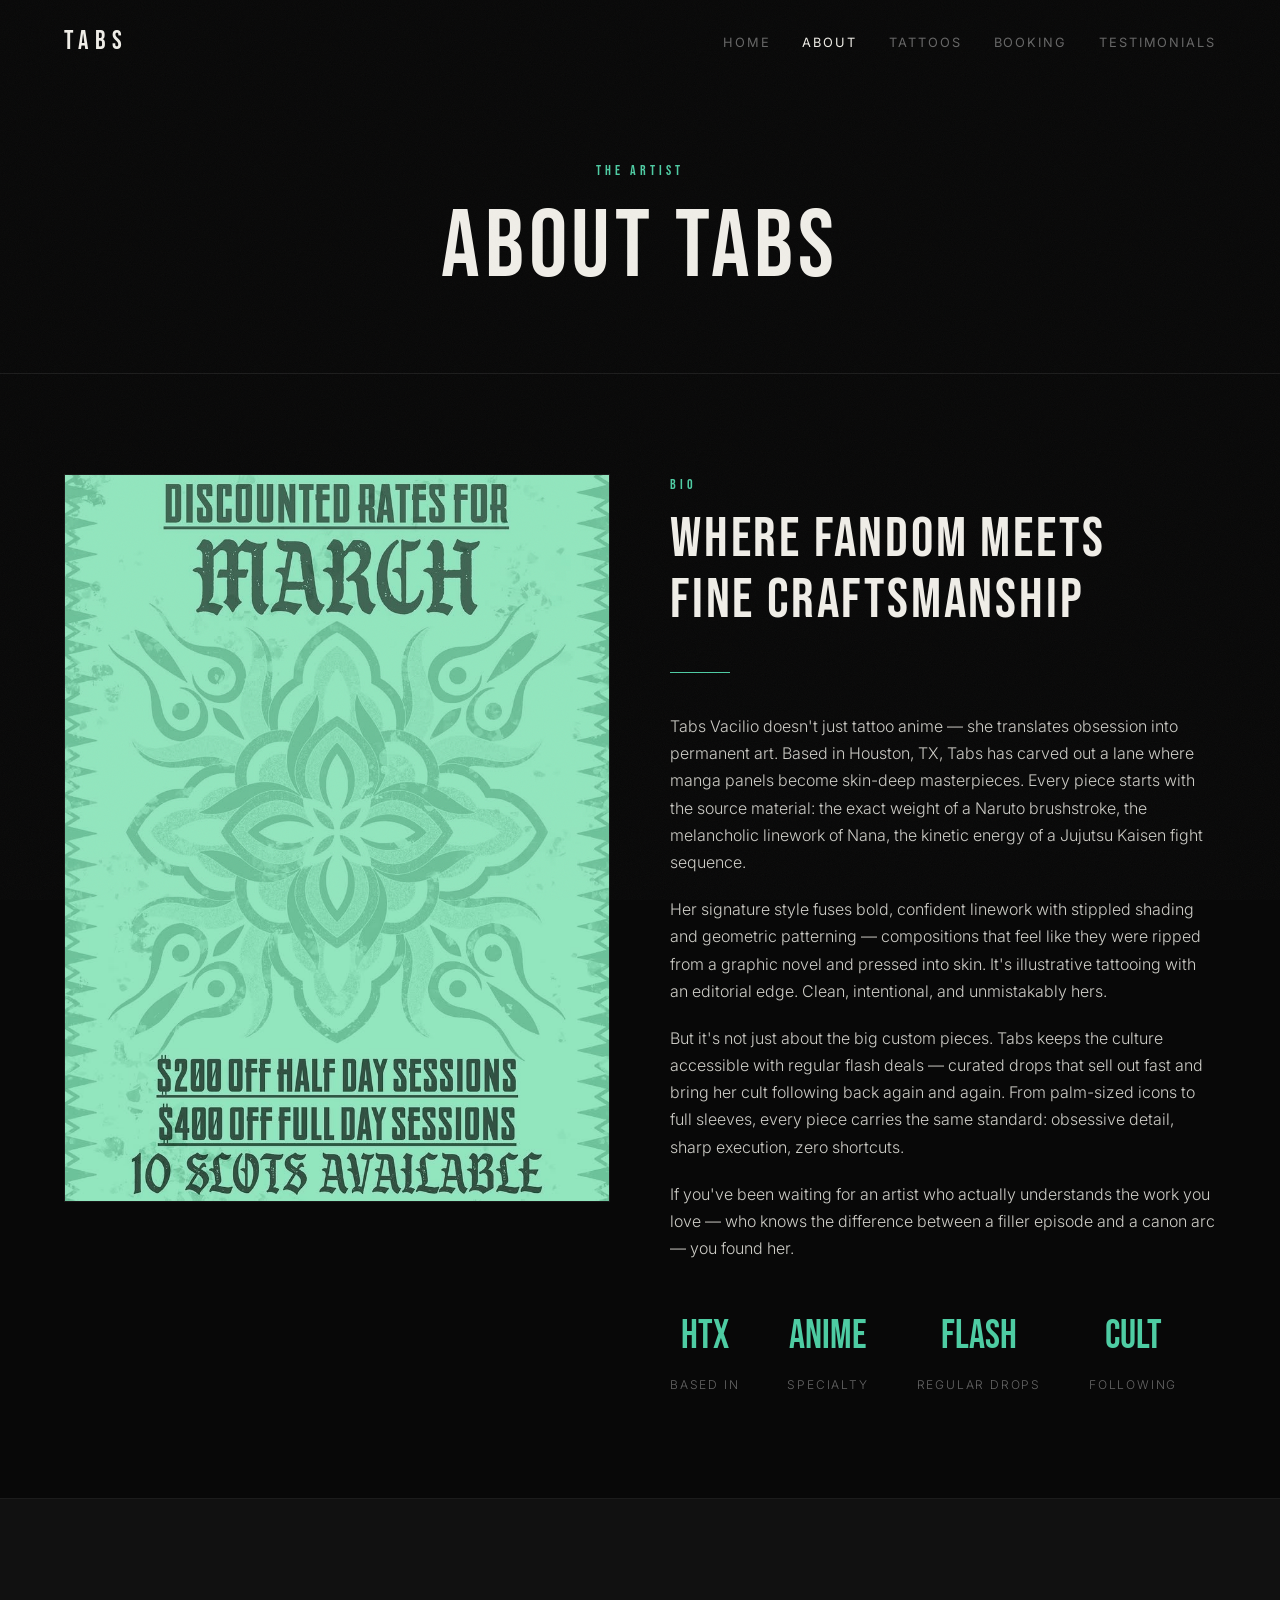
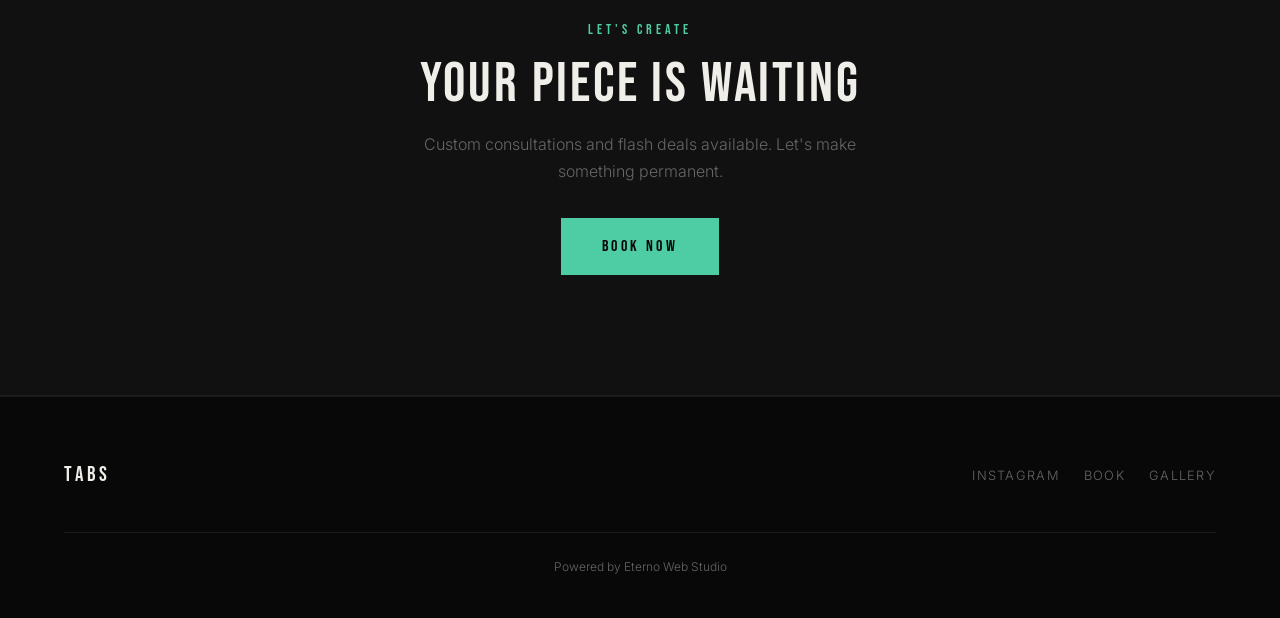
==== about.html @ dedaa50e "Migrate from main repo to standalone" ====
<!DOCTYPE html>
<html lang="en">
<head>
  <meta charset="UTF-8">
  <meta name="viewport" content="width=device-width, initial-scale=1.0">
  <title>About — Tabs Vacilio | Anime Tattoo Artist Houston</title>
  <meta name="description" content="Meet Tabs Vacilio — Houston's anime and manga tattoo specialist. Bold linework, stippled shading, and a cult following for a reason.">
  <link rel="preconnect" href="https://fonts.googleapis.com">
  <link rel="preconnect" href="https://fonts.gstatic.com" crossorigin>
  <link href="https://fonts.googleapis.com/css2?family=Bebas+Neue&family=Inter:wght@300;400&display=swap" rel="stylesheet">
  <link rel="stylesheet" href="css/style.css">
</head>
<body>

  <!-- Navigation -->
  <nav class="nav scrolled">
    <div class="container">
      <a href="index.html" class="nav-logo">TABS</a>
      <button class="nav-toggle" aria-label="Menu">
        <span></span><span></span><span></span>
      </button>
      <ul class="nav-links">
        <li><a href="index.html">Home</a></li>
        <li><a href="about.html" class="active">About</a></li>
        <li><a href="tattoos.html">Tattoos</a></li>
        <li><a href="booking.html">Booking</a></li>
        <li><a href="testimonials.html">Testimonials</a></li>
      </ul>
    </div>
  </nav>

  <!-- Page Header -->
  <div class="page-header">
    <div class="container">
      <span class="section-label">The Artist</span>
      <h1>About Tabs</h1>
    </div>
  </div>

  <!-- About Content -->
  <section class="section">
    <div class="container">
      <div class="about-grid">
        <div class="fade-up">
          <img src="img/photo_01.jpg" alt="Tabs Vacilio portrait" class="about-portrait">
        </div>
        <div class="fade-up">
          <span class="section-label">Bio</span>
          <h2>Where Fandom Meets<br>Fine Craftsmanship</h2>
          <div class="divider"></div>
          <div class="about-text">
            <p>Tabs Vacilio doesn't just tattoo anime — she translates obsession into permanent art. Based in Houston, TX, Tabs has carved out a lane where manga panels become skin-deep masterpieces. Every piece starts with the source material: the exact weight of a Naruto brushstroke, the melancholic linework of Nana, the kinetic energy of a Jujutsu Kaisen fight sequence.</p>
            <p>Her signature style fuses bold, confident linework with stippled shading and geometric patterning — compositions that feel like they were ripped from a graphic novel and pressed into skin. It's illustrative tattooing with an editorial edge. Clean, intentional, and unmistakably hers.</p>
            <p>But it's not just about the big custom pieces. Tabs keeps the culture accessible with regular flash deals — curated drops that sell out fast and bring her cult following back again and again. From palm-sized icons to full sleeves, every piece carries the same standard: obsessive detail, sharp execution, zero shortcuts.</p>
            <p>If you've been waiting for an artist who actually understands the work you love — who knows the difference between a filler episode and a canon arc — you found her.</p>
          </div>
          <div class="stats-row">
            <div class="stat">
              <span class="stat-number">HTX</span>
              <span class="stat-label">Based In</span>
            </div>
            <div class="stat">
              <span class="stat-number">Anime</span>
              <span class="stat-label">Specialty</span>
            </div>
            <div class="stat">
              <span class="stat-number">Flash</span>
              <span class="stat-label">Regular Drops</span>
            </div>
            <div class="stat">
              <span class="stat-number">Cult</span>
              <span class="stat-label">Following</span>
            </div>
          </div>
        </div>
      </div>
    </div>
  </section>

  <!-- CTA -->
  <section class="cta-section">
    <div class="container fade-up">
      <span class="section-label">Let's Create</span>
      <h2>Your Piece Is Waiting</h2>
      <p>Custom consultations and flash deals available. Let's make something permanent.</p>
      <a href="booking.html" class="btn btn--solid">Book Now</a>
    </div>
  </section>

  <!-- Footer -->
  <footer class="footer">
    <div class="container">
      <div class="footer-inner">
        <div class="footer-logo">TABS</div>
        <ul class="footer-links">
          <li><a href="https://instagram.com/tabs___" target="_blank" rel="noopener">Instagram</a></li>
          <li><a href="booking.html">Book</a></li>
          <li><a href="tattoos.html">Gallery</a></li>
        </ul>
      </div>
      <div class="footer-bottom">
        <p>Powered by <a href="https://eternowebstudio.com" target="_blank" rel="noopener">Eterno Web Studio</a></p>
      </div>
    </div>
  </footer>

  <script src="js/main.js"></script>
</body>
</html>
---- css/style.css ----
/* ============================================
   TABS VACILIO — Premium Tattoo Artist Site
   Dark streetwear × manga editorial
   ============================================ */

/* --- Reset & Base --- */
*, *::before, *::after { margin: 0; padding: 0; box-sizing: border-box; }

:root {
  --bg: #080808;
  --bg2: #111111;
  --text: #F0EEE8;
  --accent: #4ECCA3;
  --red: #E63946;
  --muted: #666666;
  --divider: #1C1C1C;
  --grain-opacity: 0.035;
}

html { scroll-behavior: smooth; font-size: 16px; }

body {
  font-family: 'Inter', sans-serif;
  font-weight: 300;
  background: var(--bg);
  color: var(--text);
  line-height: 1.7;
  overflow-x: hidden;
  position: relative;
}

/* Film grain overlay */
body::after {
  content: '';
  position: fixed;
  inset: 0;
  pointer-events: none;
  z-index: 9999;
  opacity: var(--grain-opacity);
  background-image: url("data:image/svg+xml,%3Csvg viewBox='0 0 256 256' xmlns='http://www.w3.org/2000/svg'%3E%3Cfilter id='n'%3E%3CfeTurbulence type='fractalNoise' baseFrequency='0.85' numOctaves='4' stitchTiles='stitch'/%3E%3C/filter%3E%3Crect width='100%25' height='100%25' filter='url(%23n)'/%3E%3C/svg%3E");
  background-repeat: repeat;
  background-size: 200px;
}

/* --- Typography --- */
h1, h2, h3, h4, h5 {
  font-family: 'Bebas Neue', sans-serif;
  font-weight: 400;
  letter-spacing: 0.05em;
  line-height: 1.1;
}

h1 { font-size: clamp(3rem, 8vw, 6rem); }
h2 { font-size: clamp(2rem, 5vw, 3.5rem); }
h3 { font-size: clamp(1.4rem, 3vw, 2rem); }

p { font-weight: 300; }

a {
  color: var(--accent);
  text-decoration: none;
  transition: color 0.3s ease;
}
a:hover { color: #fff; }

/* --- Layout --- */
.container {
  max-width: 1200px;
  margin: 0 auto;
  padding: 0 24px;
}

.section {
  padding: 100px 0;
}

.section-label {
  font-family: 'Bebas Neue', sans-serif;
  font-size: 0.85rem;
  letter-spacing: 0.3em;
  text-transform: uppercase;
  color: var(--accent);
  margin-bottom: 12px;
  display: block;
}

.divider {
  width: 60px;
  height: 1px;
  background: var(--accent);
  margin: 40px 0;
}

.divider--center {
  margin-left: auto;
  margin-right: auto;
}

/* --- Navigation --- */
.nav {
  position: fixed;
  top: 0;
  left: 0;
  right: 0;
  z-index: 1000;
  padding: 20px 0;
  transition: background 0.4s ease, padding 0.4s ease;
}

.nav.scrolled {
  background: rgba(8, 8, 8, 0.95);
  backdrop-filter: blur(12px);
  -webkit-backdrop-filter: blur(12px);
  padding: 12px 0;
  border-bottom: 1px solid var(--divider);
}

.nav .container {
  display: flex;
  justify-content: space-between;
  align-items: center;
}

.nav-logo {
  font-family: 'Bebas Neue', sans-serif;
  font-size: 1.6rem;
  letter-spacing: 0.25em;
  color: var(--text);
  text-decoration: none;
}
.nav-logo:hover { color: var(--accent); }

.nav-links {
  list-style: none;
  display: flex;
  gap: 32px;
}

.nav-links a {
  font-family: 'Inter', sans-serif;
  font-weight: 400;
  font-size: 0.8rem;
  letter-spacing: 0.15em;
  text-transform: uppercase;
  color: var(--muted);
  transition: color 0.3s ease;
}
.nav-links a:hover,
.nav-links a.active { color: var(--text); }

/* Hamburger */
.nav-toggle {
  display: none;
  flex-direction: column;
  gap: 5px;
  cursor: pointer;
  background: none;
  border: none;
  padding: 4px;
}
.nav-toggle span {
  display: block;
  width: 24px;
  height: 2px;
  background: var(--text);
  transition: transform 0.3s, opacity 0.3s;
}
.nav-toggle.open span:nth-child(1) { transform: rotate(45deg) translate(5px, 5px); }
.nav-toggle.open span:nth-child(2) { opacity: 0; }
.nav-toggle.open span:nth-child(3) { transform: rotate(-45deg) translate(5px, -5px); }

@media (max-width: 768px) {
  .nav-toggle { display: flex; }
  .nav-links {
    position: fixed;
    top: 0; left: 0; right: 0; bottom: 0;
    background: rgba(8, 8, 8, 0.98);
    flex-direction: column;
    align-items: center;
    justify-content: center;
    gap: 40px;
    transform: translateY(-100%);
    transition: transform 0.5s cubic-bezier(0.77, 0, 0.175, 1);
    z-index: 999;
  }
  .nav-links.open { transform: translateY(0); }
  .nav-links a { font-size: 1.2rem; color: var(--text); }
}

/* --- Hero --- */
.hero {
  position: relative;
  height: 100vh;
  min-height: 600px;
  display: flex;
  align-items: flex-end;
  overflow: hidden;
}

.hero-bg {
  position: absolute;
  inset: 0;
  background-size: cover;
  background-position: center;
  filter: brightness(0.4);
  transform: scale(1.05);
  transition: transform 8s ease-out;
}

.hero.loaded .hero-bg { transform: scale(1); }

.hero-overlay {
  position: absolute;
  inset: 0;
  background: linear-gradient(to top, var(--bg) 0%, transparent 50%, rgba(8,8,8,0.3) 100%);
}

.hero-content {
  position: relative;
  z-index: 2;
  padding: 0 24px 80px;
  max-width: 1200px;
  margin: 0 auto;
  width: 100%;
}

.hero-content h1 {
  margin-bottom: 16px;
}

.hero-content h1 .accent { color: var(--accent); }

.hero-tagline {
  font-size: 1.1rem;
  font-weight: 300;
  color: var(--muted);
  max-width: 500px;
  margin-bottom: 32px;
}

/* --- Buttons --- */
.btn {
  display: inline-block;
  font-family: 'Bebas Neue', sans-serif;
  font-size: 1rem;
  letter-spacing: 0.2em;
  padding: 14px 40px;
  border: 1px solid var(--accent);
  color: var(--accent);
  background: transparent;
  cursor: pointer;
  transition: all 0.35s ease;
  text-transform: uppercase;
}
.btn:hover {
  background: var(--accent);
  color: var(--bg);
}

.btn--solid {
  background: var(--accent);
  color: var(--bg);
}
.btn--solid:hover {
  background: transparent;
  color: var(--accent);
}

/* --- Gallery Grid --- */
.gallery-grid {
  display: grid;
  grid-template-columns: repeat(3, 1fr);
  gap: 8px;
}

.gallery-item {
  position: relative;
  overflow: hidden;
  aspect-ratio: 1;
  cursor: pointer;
}

.gallery-item img {
  width: 100%;
  height: 100%;
  object-fit: cover;
  transition: transform 0.6s cubic-bezier(0.25, 0, 0.25, 1), filter 0.4s ease;
  filter: brightness(0.85) saturate(0.9);
}

.gallery-item:hover img {
  transform: scale(1.08);
  filter: brightness(1) saturate(1);
}

.gallery-item::after {
  content: '';
  position: absolute;
  inset: 0;
  border: 2px solid transparent;
  transition: border-color 0.4s ease, box-shadow 0.4s ease;
  pointer-events: none;
}

.gallery-item:hover::after {
  border-color: var(--accent);
  box-shadow: inset 0 0 30px rgba(78, 204, 163, 0.1);
}

@media (max-width: 768px) { .gallery-grid { grid-template-columns: repeat(2, 1fr); } }
@media (max-width: 480px) { .gallery-grid { grid-template-columns: 1fr; } }

/* --- Masonry Gallery --- */
.masonry-grid {
  columns: 3;
  column-gap: 8px;
}
.masonry-item {
  break-inside: avoid;
  margin-bottom: 8px;
  position: relative;
  overflow: hidden;
  cursor: pointer;
}
.masonry-item img {
  width: 100%;
  display: block;
  transition: transform 0.6s cubic-bezier(0.25, 0, 0.25, 1), filter 0.4s ease;
  filter: brightness(0.85) saturate(0.9);
}
.masonry-item:hover img {
  transform: scale(1.05);
  filter: brightness(1) saturate(1);
}
.masonry-item::after {
  content: '';
  position: absolute;
  inset: 0;
  border: 2px solid transparent;
  transition: border-color 0.4s ease, box-shadow 0.4s ease;
  pointer-events: none;
}
.masonry-item:hover::after {
  border-color: var(--accent);
  box-shadow: inset 0 0 30px rgba(78, 204, 163, 0.1);
}

@media (max-width: 768px) { .masonry-grid { columns: 2; } }
@media (max-width: 480px) { .masonry-grid { columns: 1; } }

/* --- Lightbox --- */
.lightbox {
  position: fixed;
  inset: 0;
  z-index: 10000;
  background: rgba(0, 0, 0, 0.95);
  display: flex;
  align-items: center;
  justify-content: center;
  opacity: 0;
  visibility: hidden;
  transition: opacity 0.4s ease, visibility 0.4s ease;
}
.lightbox.active { opacity: 1; visibility: visible; }

.lightbox img {
  max-width: 90vw;
  max-height: 90vh;
  object-fit: contain;
  border: 1px solid var(--divider);
}

.lightbox-close {
  position: absolute;
  top: 24px;
  right: 24px;
  font-size: 2rem;
  color: var(--text);
  cursor: pointer;
  background: none;
  border: none;
  font-family: 'Inter', sans-serif;
  font-weight: 200;
  line-height: 1;
  transition: color 0.3s;
}
.lightbox-close:hover { color: var(--accent); }

.lightbox-nav {
  position: absolute;
  top: 50%;
  transform: translateY(-50%);
  font-size: 2.5rem;
  color: var(--text);
  cursor: pointer;
  background: none;
  border: none;
  padding: 20px;
  transition: color 0.3s;
  font-weight: 200;
}
.lightbox-nav:hover { color: var(--accent); }
.lightbox-prev { left: 12px; }
.lightbox-next { right: 12px; }

/* --- About Page --- */
.about-grid {
  display: grid;
  grid-template-columns: 1fr 1fr;
  gap: 60px;
  align-items: start;
}
.about-portrait {
  width: 100%;
  aspect-ratio: 3/4;
  object-fit: cover;
  filter: brightness(0.9);
  border: 1px solid var(--divider);
}
.about-text p { margin-bottom: 20px; color: rgba(240, 238, 232, 0.85); }

.stats-row {
  display: flex;
  gap: 48px;
  margin-top: 40px;
  flex-wrap: wrap;
}
.stat { text-align: center; }
.stat-number {
  font-family: 'Bebas Neue', sans-serif;
  font-size: 2.5rem;
  color: var(--accent);
  display: block;
}
.stat-label {
  font-size: 0.75rem;
  letter-spacing: 0.15em;
  text-transform: uppercase;
  color: var(--muted);
}

@media (max-width: 768px) {
  .about-grid { grid-template-columns: 1fr; gap: 40px; }
  .stats-row { gap: 32px; }
}

/* --- Booking Form --- */
.booking-grid {
  display: grid;
  grid-template-columns: 1fr 1fr;
  gap: 60px;
}

.form-group { margin-bottom: 24px; }

.form-group label {
  display: block;
  font-size: 0.75rem;
  letter-spacing: 0.15em;
  text-transform: uppercase;
  color: var(--muted);
  margin-bottom: 8px;
}

.form-group input,
.form-group textarea,
.form-group select {
  width: 100%;
  padding: 14px 16px;
  background: var(--bg2);
  border: 1px solid var(--divider);
  color: var(--text);
  font-family: 'Inter', sans-serif;
  font-size: 0.95rem;
  font-weight: 300;
  transition: border-color 0.3s;
  -webkit-appearance: none;
  border-radius: 0;
}
.form-group input:focus,
.form-group textarea:focus,
.form-group select:focus {
  outline: none;
  border-color: var(--accent);
}
.form-group textarea { min-height: 140px; resize: vertical; }

.flash-card {
  background: var(--bg2);
  border: 1px solid var(--divider);
  padding: 32px;
  margin-bottom: 24px;
}
.flash-card h3 { color: var(--accent); margin-bottom: 12px; }
.flash-card .price {
  font-family: 'Bebas Neue', sans-serif;
  font-size: 2.2rem;
  color: var(--text);
}
.flash-card .price-note {
  font-size: 0.85rem;
  color: var(--muted);
}

@media (max-width: 768px) {
  .booking-grid { grid-template-columns: 1fr; }
}

/* --- Testimonials --- */
.testimonial-card {
  background: var(--bg2);
  border: 1px solid var(--divider);
  padding: 40px;
  margin-bottom: 24px;
  position: relative;
}
.testimonial-card::before {
  content: '"';
  font-family: 'Bebas Neue', sans-serif;
  font-size: 6rem;
  color: var(--accent);
  opacity: 0.15;
  position: absolute;
  top: 8px;
  left: 24px;
  line-height: 1;
}
.testimonial-text {
  font-style: italic;
  font-weight: 300;
  margin-bottom: 20px;
  color: rgba(240, 238, 232, 0.85);
  position: relative;
  z-index: 1;
}
.testimonial-author {
  font-size: 0.8rem;
  letter-spacing: 0.15em;
  text-transform: uppercase;
  color: var(--muted);
}

/* --- CTA Section --- */
.cta-section {
  text-align: center;
  padding: 120px 24px;
  background: var(--bg2);
  border-top: 1px solid var(--divider);
  border-bottom: 1px solid var(--divider);
}
.cta-section h2 { margin-bottom: 16px; }
.cta-section p { color: var(--muted); margin-bottom: 32px; max-width: 500px; margin-left: auto; margin-right: auto; }

/* --- Footer --- */
.footer {
  padding: 60px 0 40px;
  border-top: 1px solid var(--divider);
}
.footer-inner {
  display: flex;
  justify-content: space-between;
  align-items: center;
  flex-wrap: wrap;
  gap: 20px;
}
.footer-logo {
  font-family: 'Bebas Neue', sans-serif;
  font-size: 1.3rem;
  letter-spacing: 0.2em;
  color: var(--text);
}
.footer-links {
  display: flex;
  gap: 24px;
  list-style: none;
}
.footer-links a {
  font-size: 0.8rem;
  color: var(--muted);
  letter-spacing: 0.1em;
  text-transform: uppercase;
}
.footer-links a:hover { color: var(--accent); }

.footer-bottom {
  text-align: center;
  margin-top: 40px;
  padding-top: 24px;
  border-top: 1px solid var(--divider);
  font-size: 0.75rem;
  color: var(--muted);
}
.footer-bottom a { color: var(--muted); }
.footer-bottom a:hover { color: var(--accent); }

/* --- Page Header (inner pages) --- */
.page-header {
  padding: 160px 0 60px;
  text-align: center;
  border-bottom: 1px solid var(--divider);
}
.page-header h1 { margin-bottom: 12px; }
.page-header p { color: var(--muted); font-size: 1rem; }

/* --- Scroll Animations --- */
.fade-up {
  opacity: 0;
  transform: translateY(40px);
  transition: opacity 0.8s cubic-bezier(0.25, 0, 0.25, 1), transform 0.8s cubic-bezier(0.25, 0, 0.25, 1);
}
.fade-up.visible {
  opacity: 1;
  transform: translateY(0);
}

/* --- Utilities --- */
.text-center { text-align: center; }
.mt-60 { margin-top: 60px; }
.mb-40 { margin-bottom: 40px; }
.text-muted { color: var(--muted); }

/* Red accent — used sparingly */
.accent-red { color: var(--red); }

/* Selection */
::selection { background: var(--accent); color: var(--bg); }
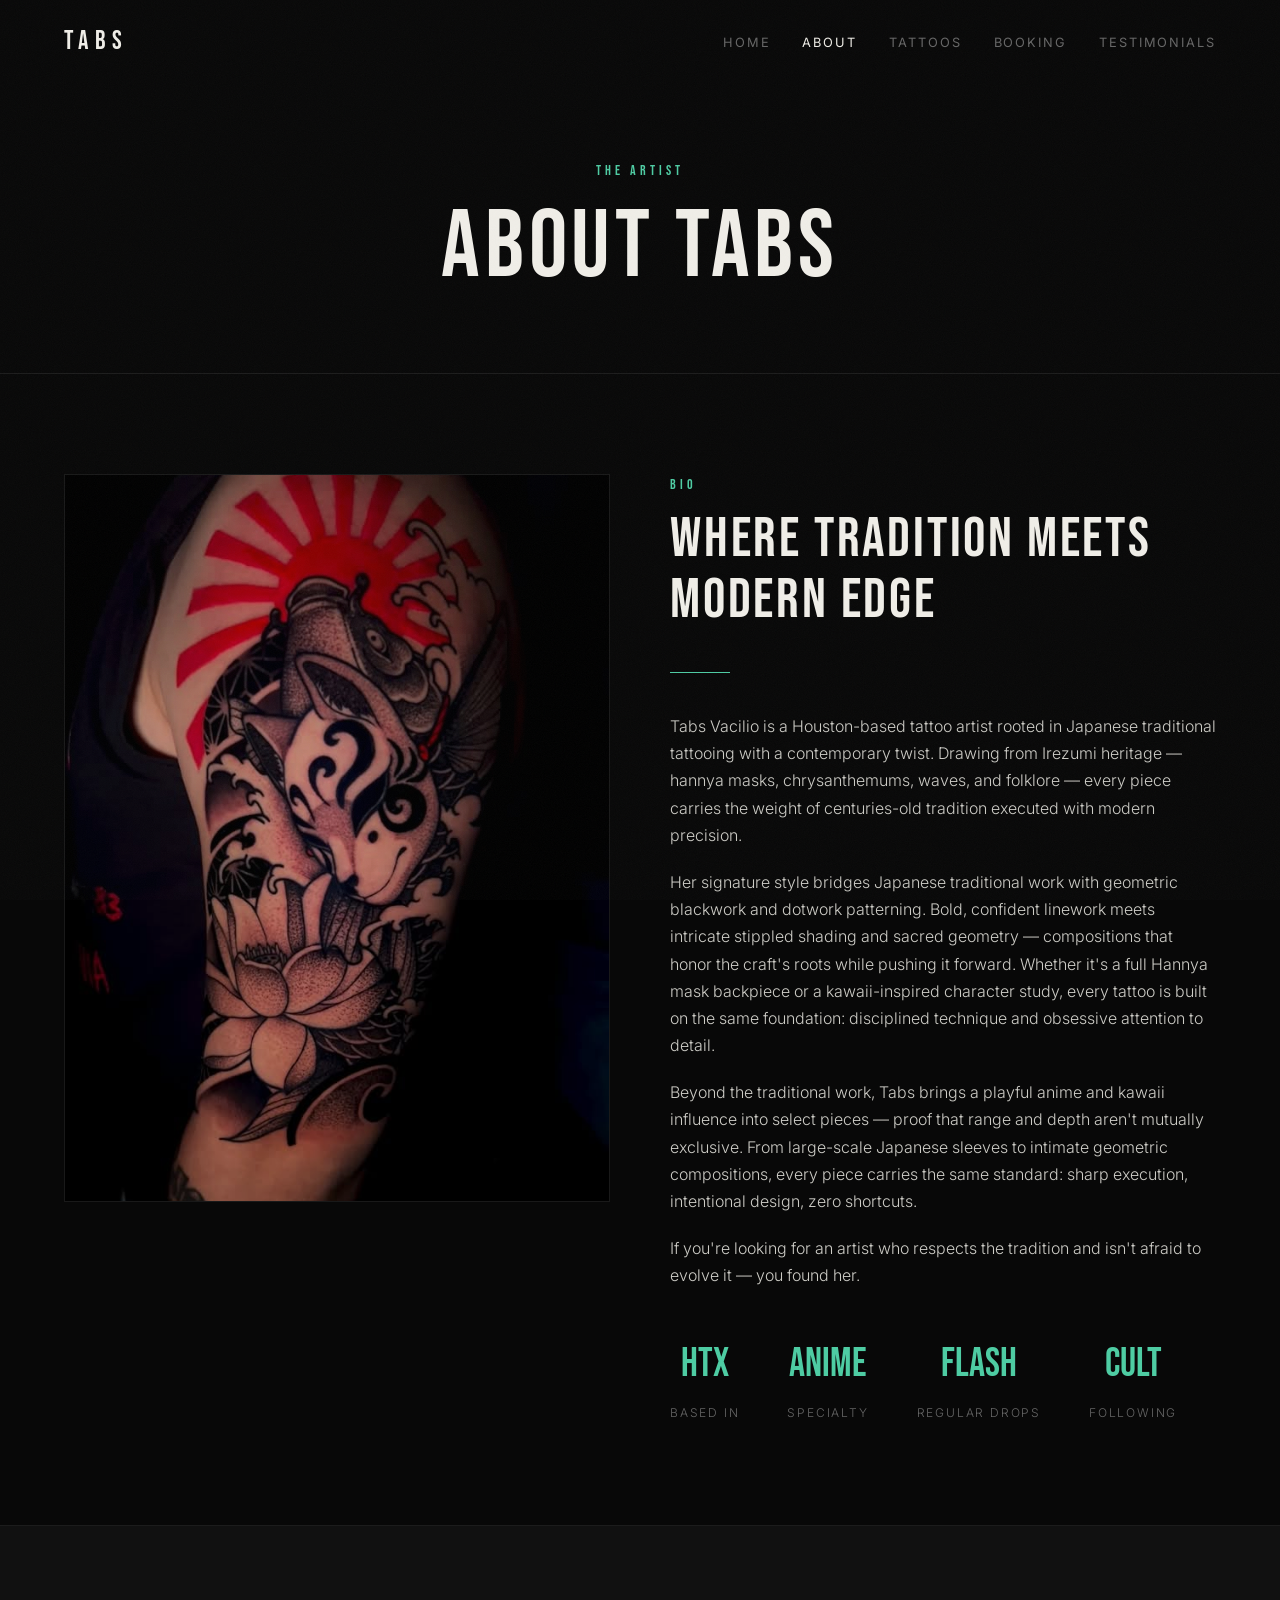
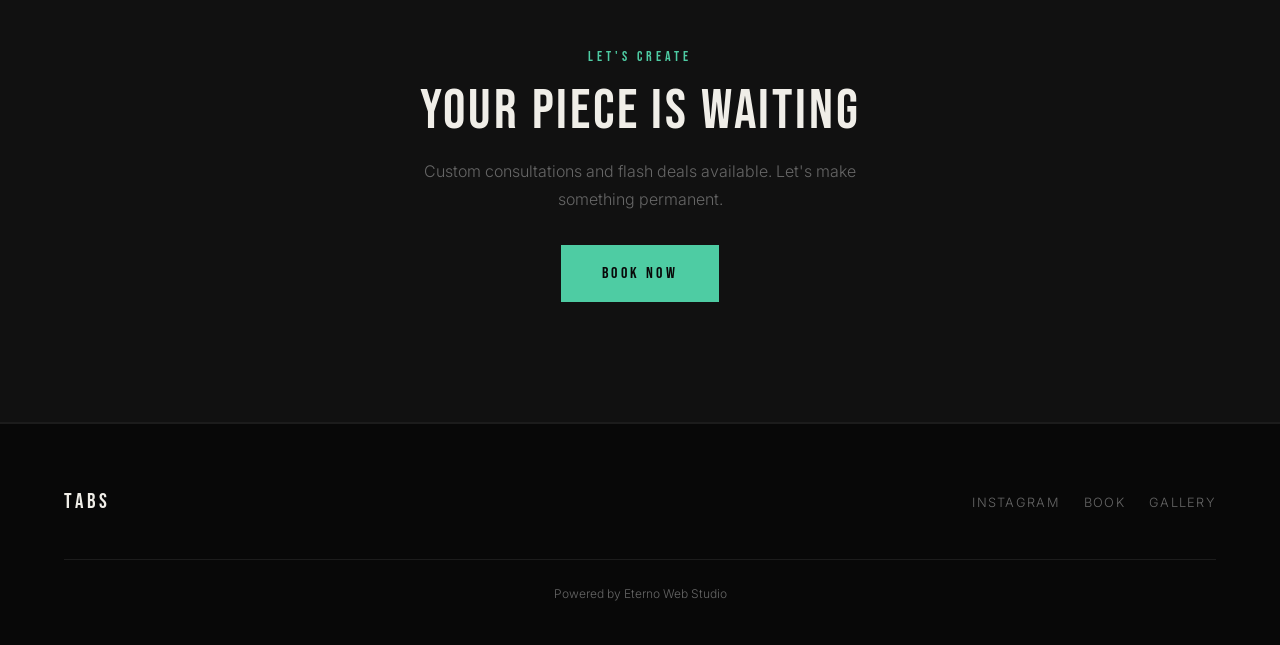
==== commit fa3fcf14: "fix: clean gallery, update hero + about copy" ====
--- a/about.html
+++ b/about.html
@@ -42,17 +42,17 @@
     <div class="container">
       <div class="about-grid">
         <div class="fade-up">
-          <img src="img/photo_01.jpg" alt="Tabs Vacilio portrait" class="about-portrait">
+          <img src="img/photo_08.jpg" alt="Tabs Vacilio tattoo work" class="about-portrait">
         </div>
         <div class="fade-up">
           <span class="section-label">Bio</span>
-          <h2>Where Fandom Meets<br>Fine Craftsmanship</h2>
+          <h2>Where Tradition Meets<br>Modern Edge</h2>
           <div class="divider"></div>
           <div class="about-text">
-            <p>Tabs Vacilio doesn't just tattoo anime — she translates obsession into permanent art. Based in Houston, TX, Tabs has carved out a lane where manga panels become skin-deep masterpieces. Every piece starts with the source material: the exact weight of a Naruto brushstroke, the melancholic linework of Nana, the kinetic energy of a Jujutsu Kaisen fight sequence.</p>
-            <p>Her signature style fuses bold, confident linework with stippled shading and geometric patterning — compositions that feel like they were ripped from a graphic novel and pressed into skin. It's illustrative tattooing with an editorial edge. Clean, intentional, and unmistakably hers.</p>
-            <p>But it's not just about the big custom pieces. Tabs keeps the culture accessible with regular flash deals — curated drops that sell out fast and bring her cult following back again and again. From palm-sized icons to full sleeves, every piece carries the same standard: obsessive detail, sharp execution, zero shortcuts.</p>
-            <p>If you've been waiting for an artist who actually understands the work you love — who knows the difference between a filler episode and a canon arc — you found her.</p>
+            <p>Tabs Vacilio is a Houston-based tattoo artist rooted in Japanese traditional tattooing with a contemporary twist. Drawing from Irezumi heritage — hannya masks, chrysanthemums, waves, and folklore — every piece carries the weight of centuries-old tradition executed with modern precision.</p>
+            <p>Her signature style bridges Japanese traditional work with geometric blackwork and dotwork patterning. Bold, confident linework meets intricate stippled shading and sacred geometry — compositions that honor the craft's roots while pushing it forward. Whether it's a full Hannya mask backpiece or a kawaii-inspired character study, every tattoo is built on the same foundation: disciplined technique and obsessive attention to detail.</p>
+            <p>Beyond the traditional work, Tabs brings a playful anime and kawaii influence into select pieces — proof that range and depth aren't mutually exclusive. From large-scale Japanese sleeves to intimate geometric compositions, every piece carries the same standard: sharp execution, intentional design, zero shortcuts.</p>
+            <p>If you're looking for an artist who respects the tradition and isn't afraid to evolve it — you found her.</p>
           </div>
           <div class="stats-row">
             <div class="stat">
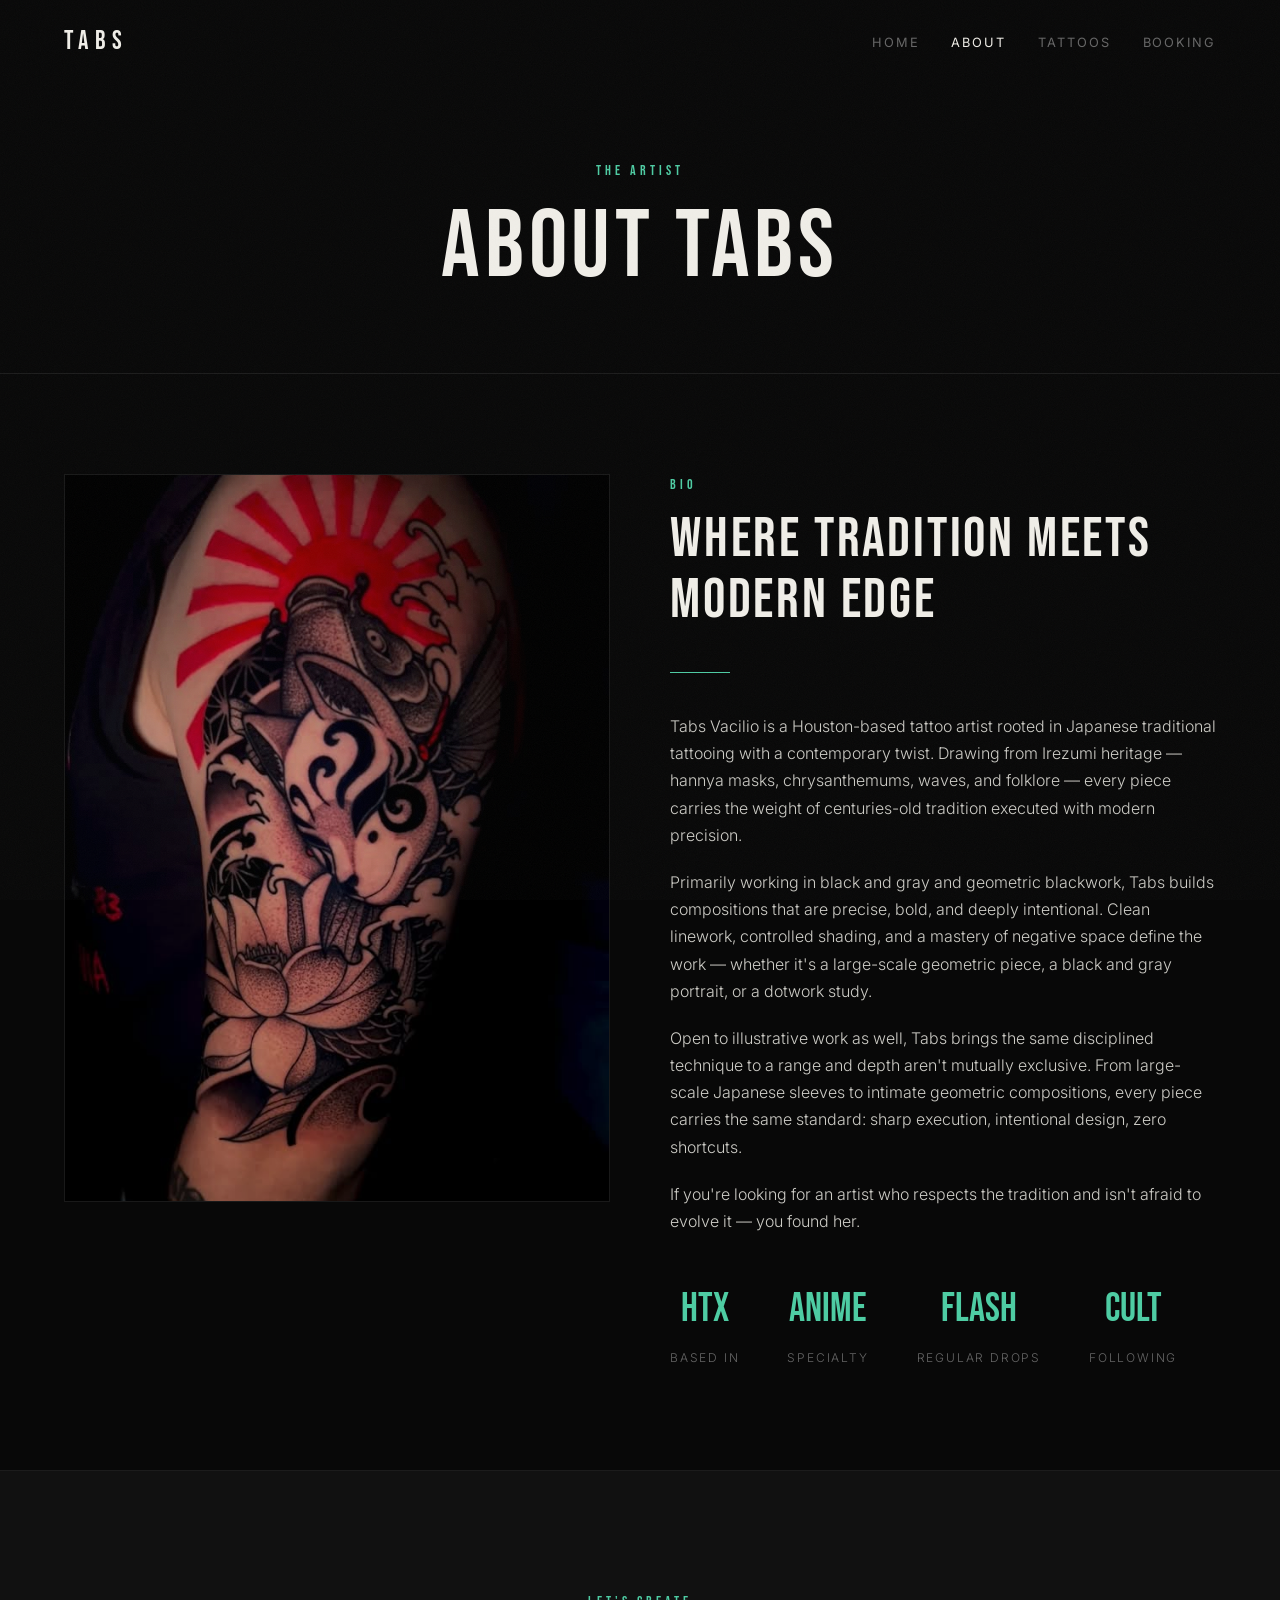
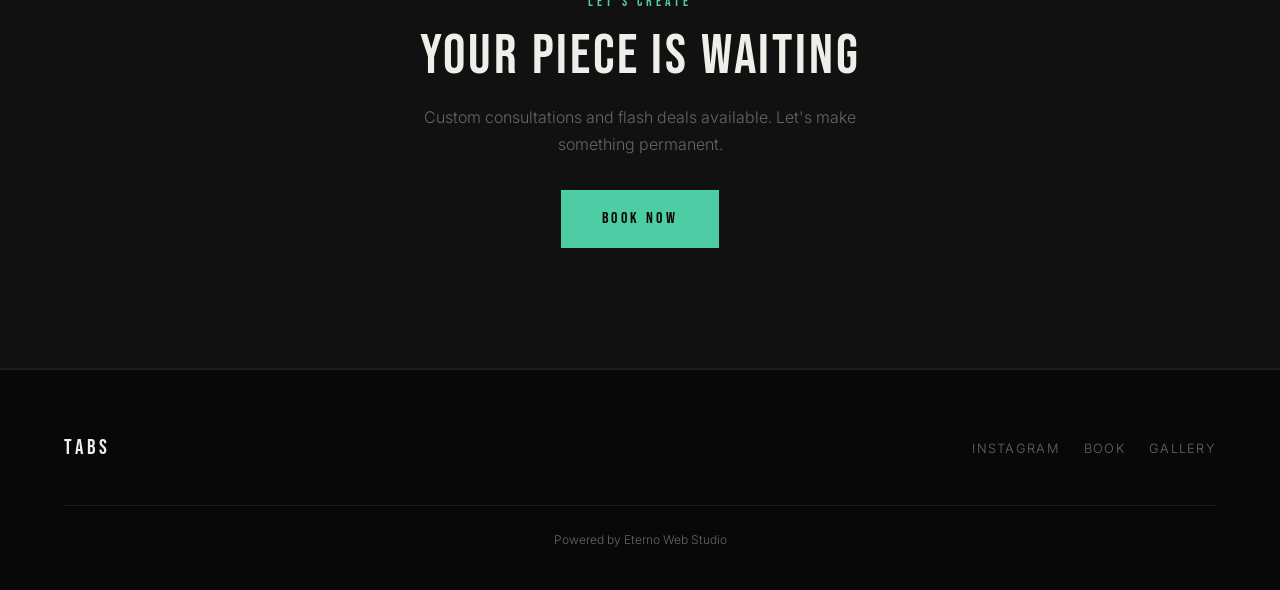
==== commit db89ab31: "Update artist description to black & gray / geometric, remove testimonials nav" ====
--- a/about.html
+++ b/about.html
@@ -24,7 +24,7 @@
         <li><a href="about.html" class="active">About</a></li>
         <li><a href="tattoos.html">Tattoos</a></li>
         <li><a href="booking.html">Booking</a></li>
-        <li><a href="testimonials.html">Testimonials</a></li>
+        
       </ul>
     </div>
   </nav>
@@ -50,8 +50,8 @@
           <div class="divider"></div>
           <div class="about-text">
             <p>Tabs Vacilio is a Houston-based tattoo artist rooted in Japanese traditional tattooing with a contemporary twist. Drawing from Irezumi heritage — hannya masks, chrysanthemums, waves, and folklore — every piece carries the weight of centuries-old tradition executed with modern precision.</p>
-            <p>Her signature style bridges Japanese traditional work with geometric blackwork and dotwork patterning. Bold, confident linework meets intricate stippled shading and sacred geometry — compositions that honor the craft's roots while pushing it forward. Whether it's a full Hannya mask backpiece or a kawaii-inspired character study, every tattoo is built on the same foundation: disciplined technique and obsessive attention to detail.</p>
-            <p>Beyond the traditional work, Tabs brings a playful anime and kawaii influence into select pieces — proof that range and depth aren't mutually exclusive. From large-scale Japanese sleeves to intimate geometric compositions, every piece carries the same standard: sharp execution, intentional design, zero shortcuts.</p>
+            <p>Primarily working in black and gray and geometric blackwork, Tabs builds compositions that are precise, bold, and deeply intentional. Clean linework, controlled shading, and a mastery of negative space define the work — whether it's a large-scale geometric piece, a black and gray portrait, or a dotwork study.</p>
+            <p>Open to illustrative work as well, Tabs brings the same disciplined technique to a range and depth aren't mutually exclusive. From large-scale Japanese sleeves to intimate geometric compositions, every piece carries the same standard: sharp execution, intentional design, zero shortcuts.</p>
             <p>If you're looking for an artist who respects the tradition and isn't afraid to evolve it — you found her.</p>
           </div>
           <div class="stats-row">
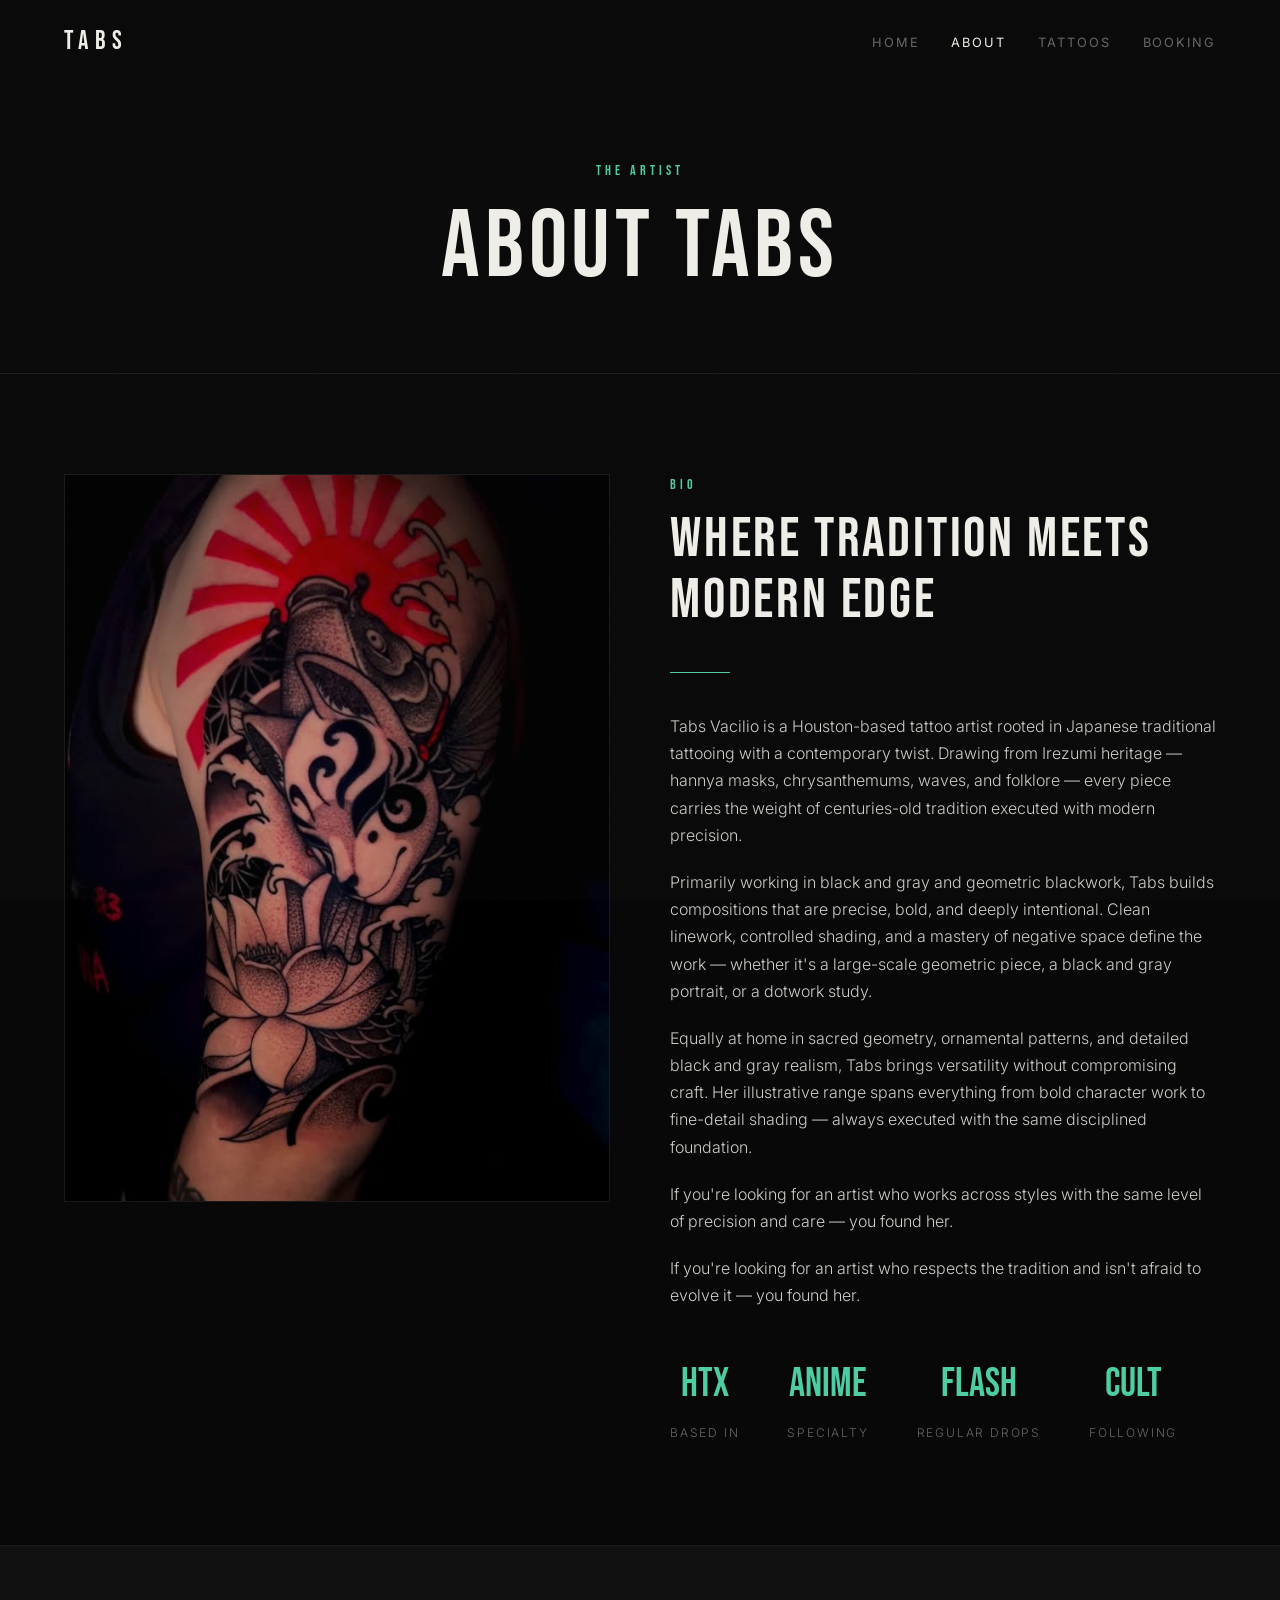
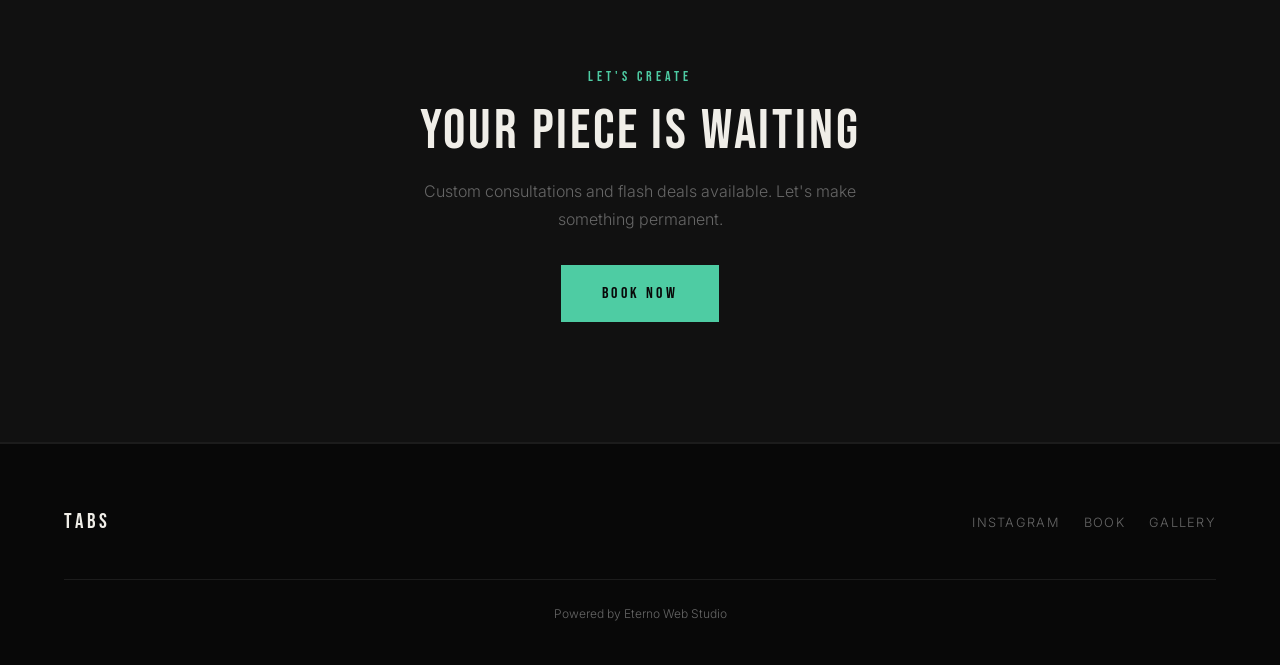
==== commit d55526d2: "Fix: remove testimonials nav, update artist description (about.html)" ====
--- a/about.html
+++ b/about.html
@@ -51,7 +51,8 @@
           <div class="about-text">
             <p>Tabs Vacilio is a Houston-based tattoo artist rooted in Japanese traditional tattooing with a contemporary twist. Drawing from Irezumi heritage — hannya masks, chrysanthemums, waves, and folklore — every piece carries the weight of centuries-old tradition executed with modern precision.</p>
             <p>Primarily working in black and gray and geometric blackwork, Tabs builds compositions that are precise, bold, and deeply intentional. Clean linework, controlled shading, and a mastery of negative space define the work — whether it's a large-scale geometric piece, a black and gray portrait, or a dotwork study.</p>
-            <p>Open to illustrative work as well, Tabs brings the same disciplined technique to a range and depth aren't mutually exclusive. From large-scale Japanese sleeves to intimate geometric compositions, every piece carries the same standard: sharp execution, intentional design, zero shortcuts.</p>
+            <p>Equally at home in sacred geometry, ornamental patterns, and detailed black and gray realism, Tabs brings versatility without compromising craft. Her illustrative range spans everything from bold character work to fine-detail shading — always executed with the same disciplined foundation.</p>
+            <p>If you're looking for an artist who works across styles with the same level of precision and care — you found her.</p>
             <p>If you're looking for an artist who respects the tradition and isn't afraid to evolve it — you found her.</p>
           </div>
           <div class="stats-row">
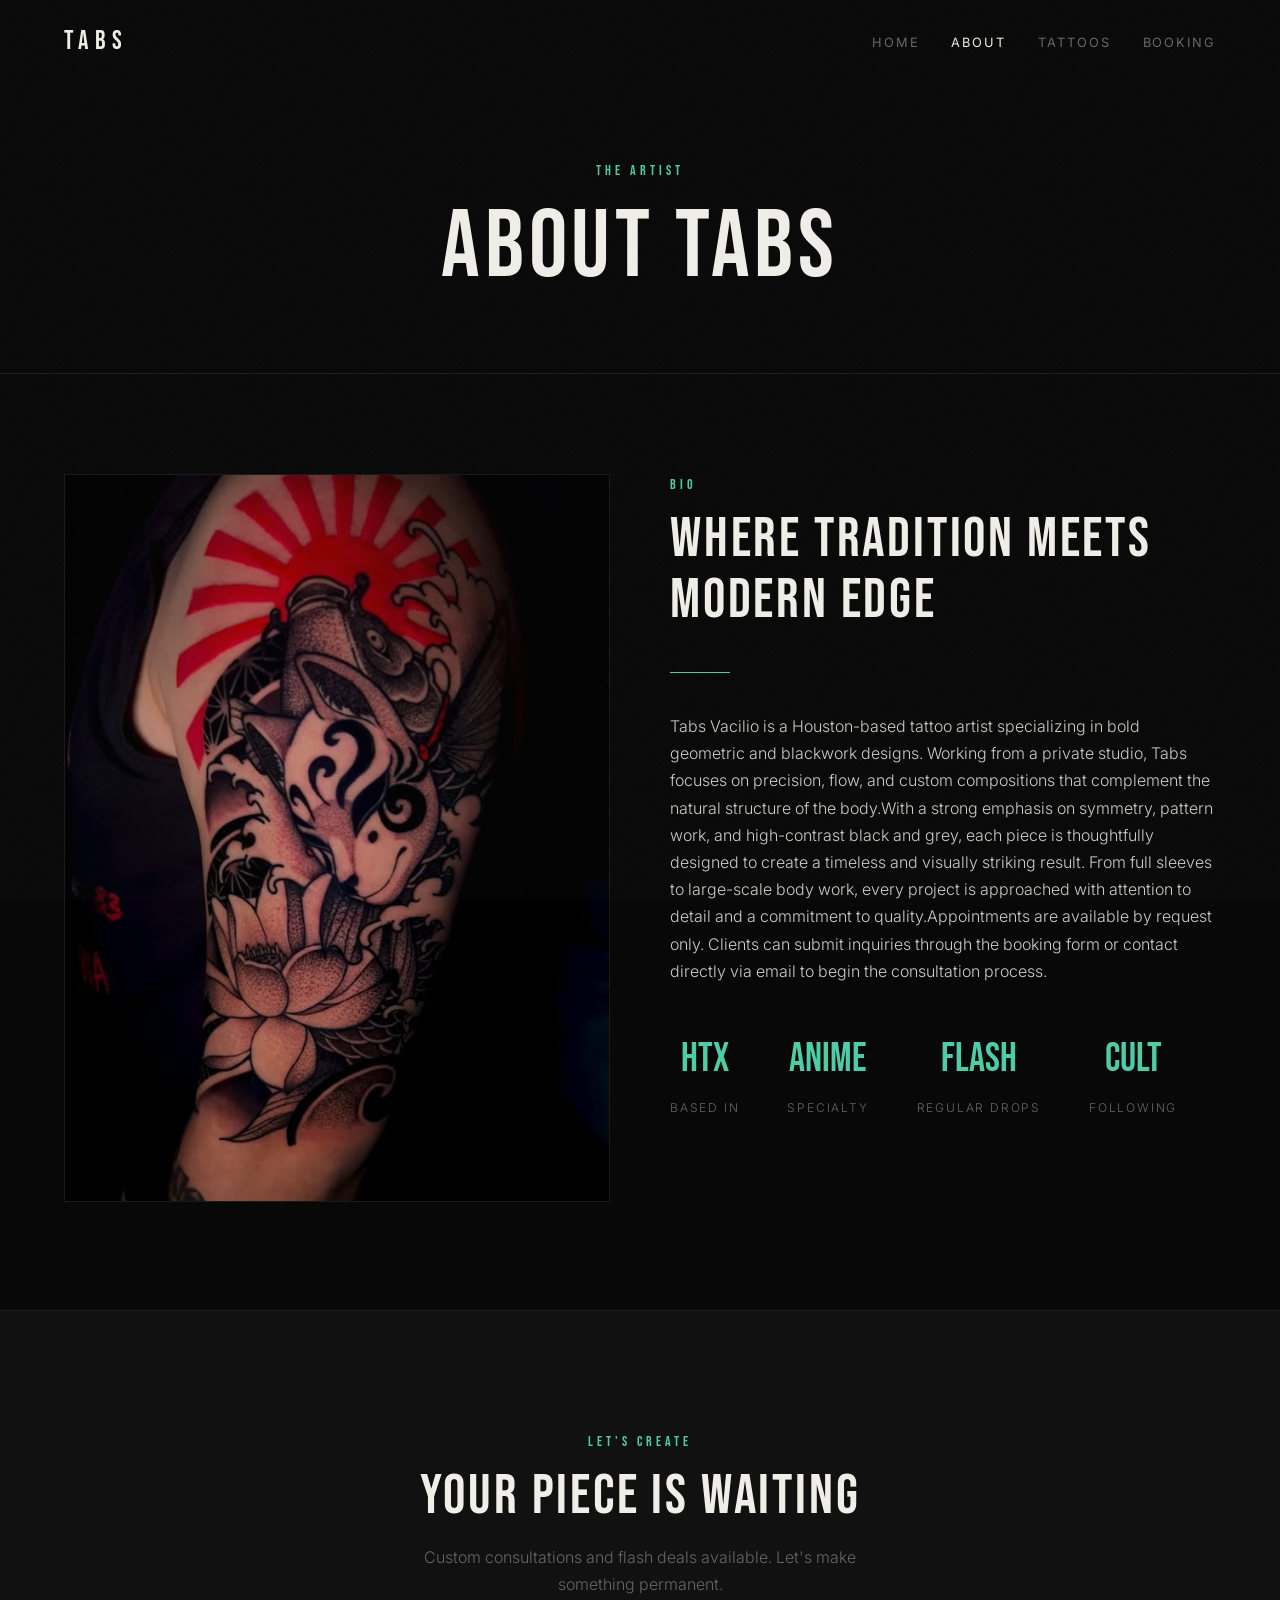
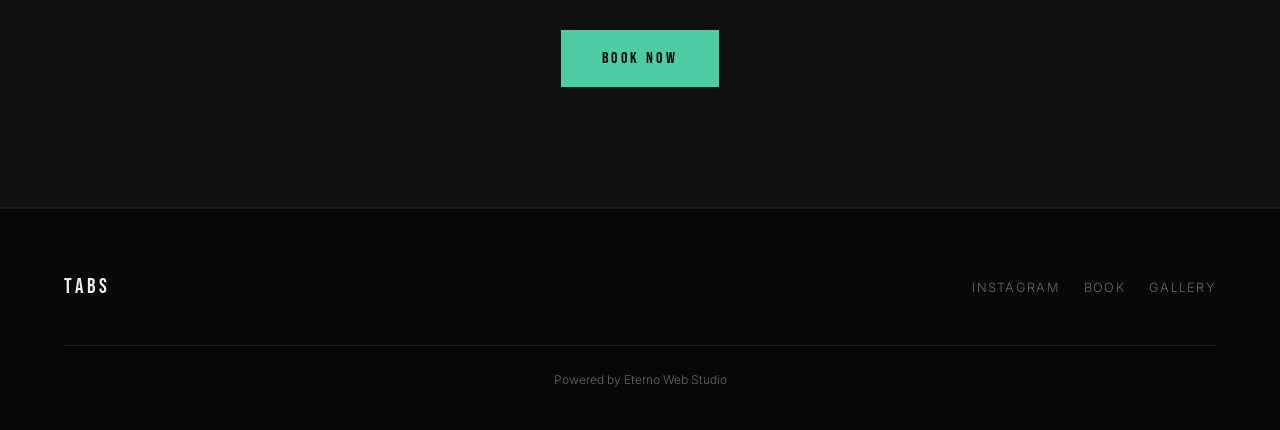
==== commit aadf081b: "Dashboard: update about for tabs" ====
--- a/about.html
+++ b/about.html
@@ -49,12 +49,8 @@
           <h2>Where Tradition Meets<br>Modern Edge</h2>
           <div class="divider"></div>
           <div class="about-text">
-            <p>Tabs Vacilio is a Houston-based tattoo artist rooted in Japanese traditional tattooing with a contemporary twist. Drawing from Irezumi heritage — hannya masks, chrysanthemums, waves, and folklore — every piece carries the weight of centuries-old tradition executed with modern precision.</p>
-            <p>Primarily working in black and gray and geometric blackwork, Tabs builds compositions that are precise, bold, and deeply intentional. Clean linework, controlled shading, and a mastery of negative space define the work — whether it's a large-scale geometric piece, a black and gray portrait, or a dotwork study.</p>
-            <p>Equally at home in sacred geometry, ornamental patterns, and detailed black and gray realism, Tabs brings versatility without compromising craft. Her illustrative range spans everything from bold character work to fine-detail shading — always executed with the same disciplined foundation.</p>
-            <p>If you're looking for an artist who works across styles with the same level of precision and care — you found her.</p>
-            <p>If you're looking for an artist who respects the tradition and isn't afraid to evolve it — you found her.</p>
-          </div>
+              <p>Tabs Vacilio is a Houston-based tattoo artist specializing in bold geometric and blackwork designs. Working from a private studio, Tabs focuses on precision, flow, and custom compositions that complement the natural structure of the body.With a strong emphasis on symmetry, pattern work, and high-contrast black and grey, each piece is thoughtfully designed to create a timeless and visually striking result. From full sleeves to large-scale body work, every project is approached with attention to detail and a commitment to quality.Appointments are available by request only. Clients can submit inquiries through the booking form or contact directly via email to begin the consultation process.</p>
+            </div>
           <div class="stats-row">
             <div class="stat">
               <span class="stat-number">HTX</span>
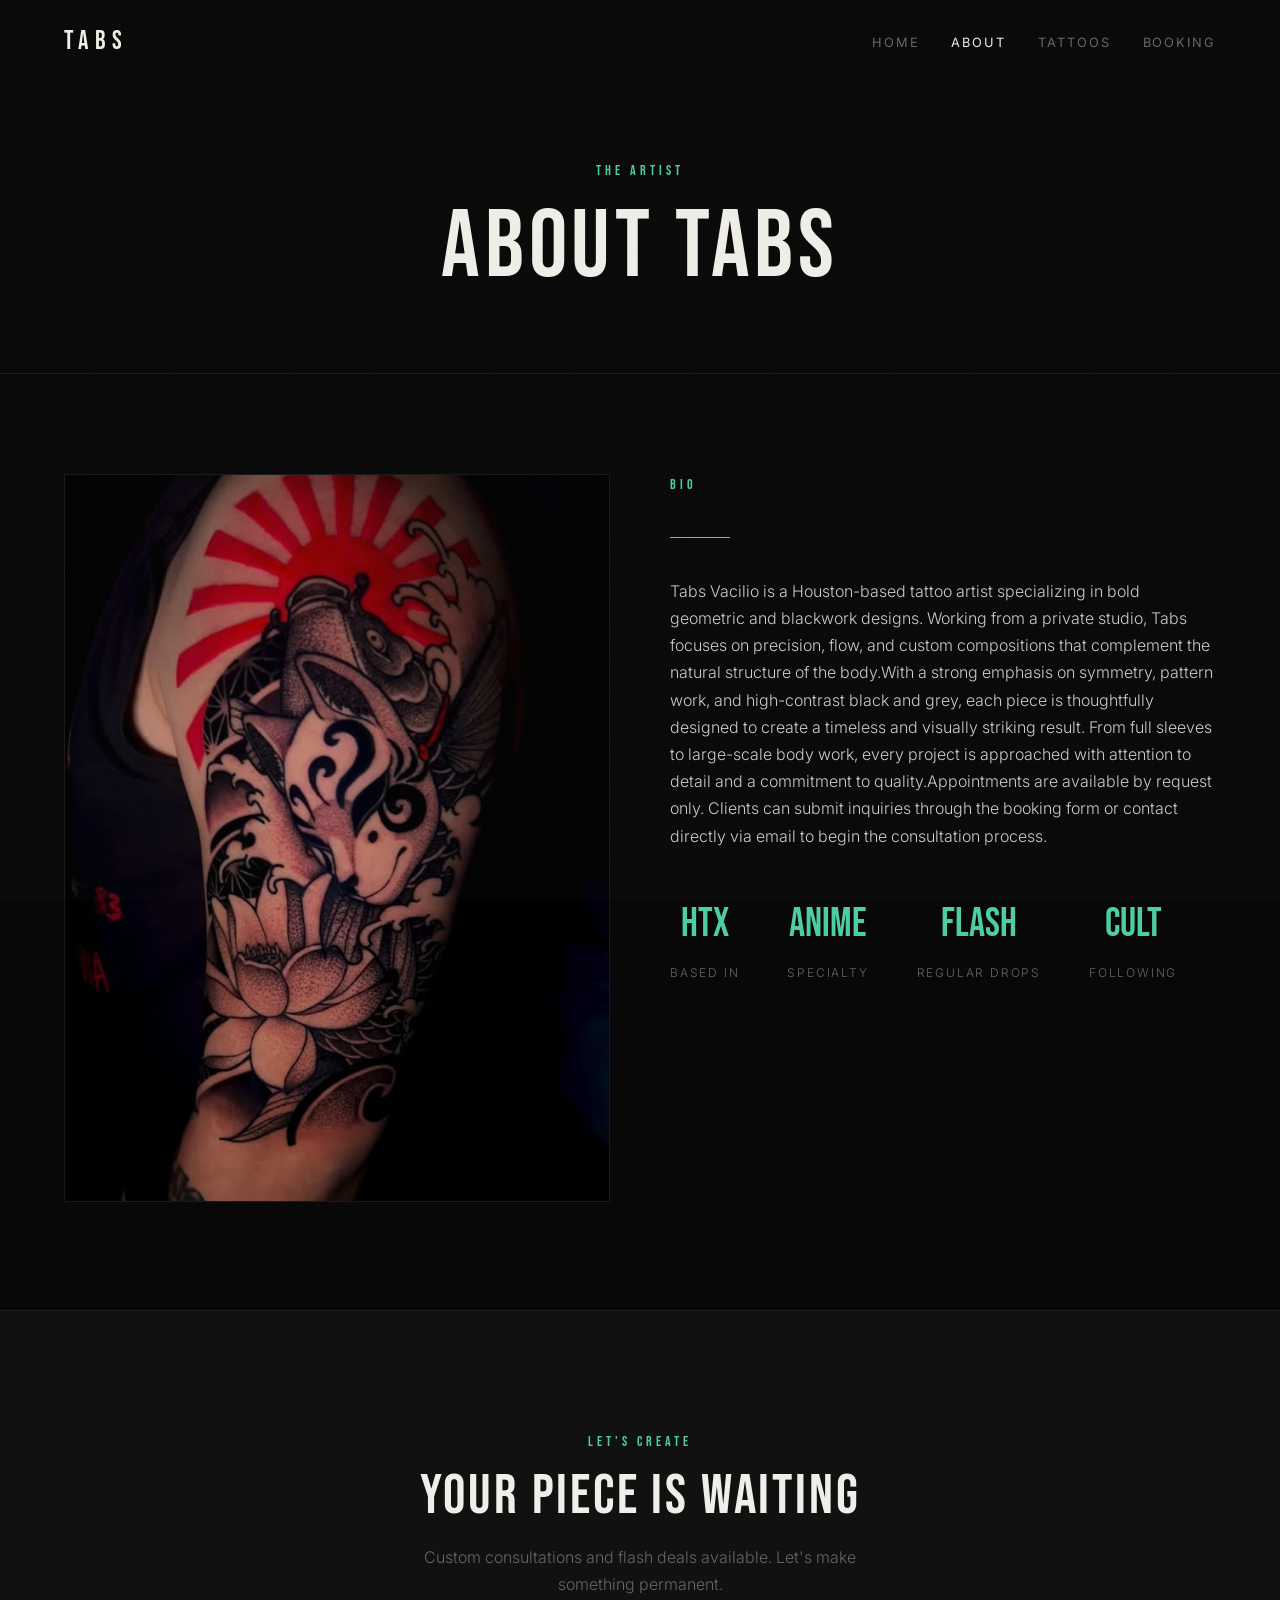
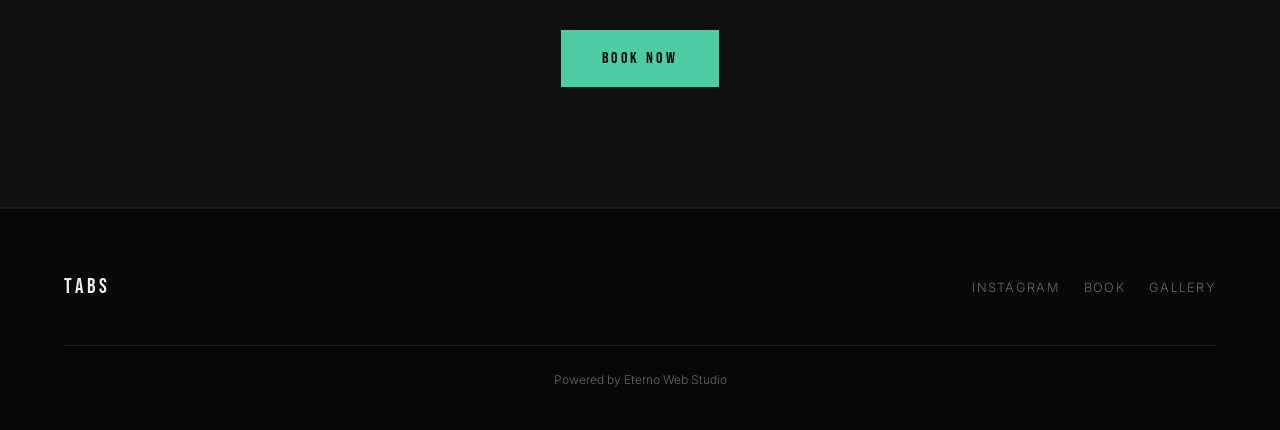
==== commit b202ec42: "Dashboard: update about_title for tabs" ====
--- a/about.html
+++ b/about.html
@@ -46,7 +46,7 @@
         </div>
         <div class="fade-up">
           <span class="section-label">Bio</span>
-          <h2>Where Tradition Meets<br>Modern Edge</h2>
+          <h2></h2>
           <div class="divider"></div>
           <div class="about-text">
               <p>Tabs Vacilio is a Houston-based tattoo artist specializing in bold geometric and blackwork designs. Working from a private studio, Tabs focuses on precision, flow, and custom compositions that complement the natural structure of the body.With a strong emphasis on symmetry, pattern work, and high-contrast black and grey, each piece is thoughtfully designed to create a timeless and visually striking result. From full sleeves to large-scale body work, every project is approached with attention to detail and a commitment to quality.Appointments are available by request only. Clients can submit inquiries through the booking form or contact directly via email to begin the consultation process.</p>
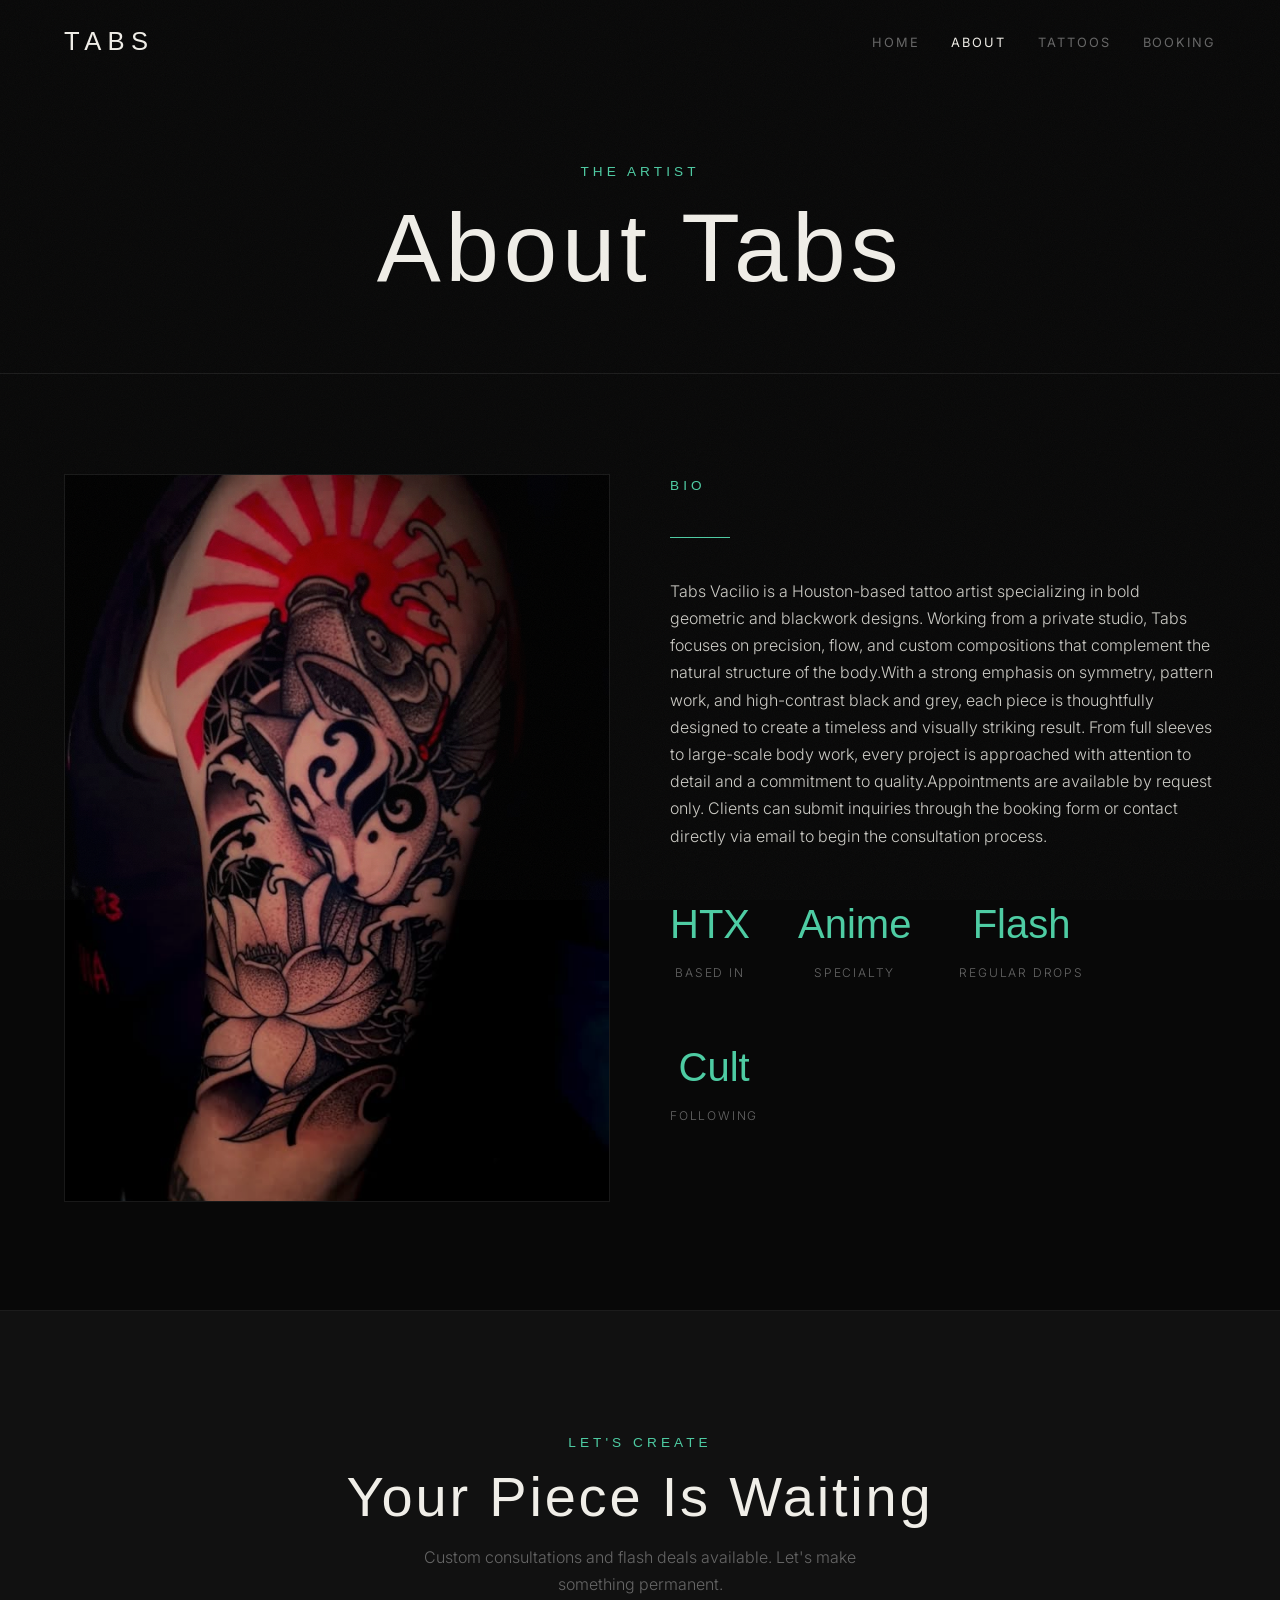
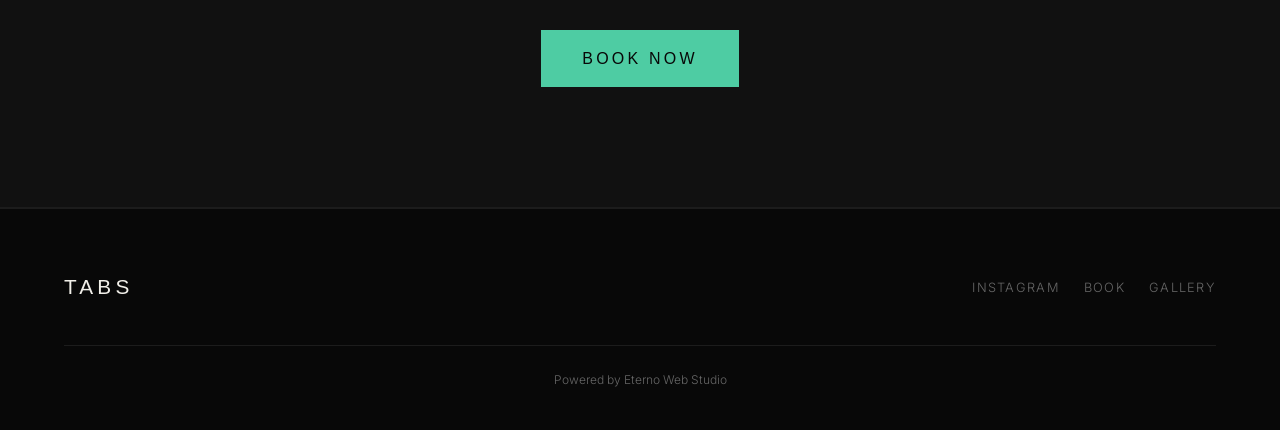
==== commit ee211efa: "Apply theme forest to about.html" ====
--- a/about.html
+++ b/about.html
@@ -7,7 +7,7 @@
   <meta name="description" content="Meet Tabs Vacilio — Houston's anime and manga tattoo specialist. Bold linework, stippled shading, and a cult following for a reason.">
   <link rel="preconnect" href="https://fonts.googleapis.com">
   <link rel="preconnect" href="https://fonts.gstatic.com" crossorigin>
-  <link href="https://fonts.googleapis.com/css2?family=Bebas+Neue&family=Inter:wght@300;400&display=swap" rel="stylesheet">
+  <link href="https://fonts.googleapis.com/css2?family=Cormorant+Garamond:wght@300;400;500;600;700;800;900&family=Inter:wght@300;400;500;600;700;800;900&display=swap" rel="stylesheet">
   <link rel="stylesheet" href="css/style.css">
 </head>
 <body>
--- a/css/style.css
+++ b/css/style.css
@@ -172,18 +172,19 @@
 @media (max-width: 768px) {
   .nav-toggle { display: flex; }
   .nav-links {
+    display: none !important;
     position: fixed;
     top: 0; left: 0; right: 0; bottom: 0;
-    background: rgba(8, 8, 8, 0.98);
+    height: 100vh;
+    height: 100dvh;
+    background: rgba(8, 8, 8, 1);
     flex-direction: column;
     align-items: center;
     justify-content: center;
     gap: 40px;
-    transform: translateY(-100%);
-    transition: transform 0.5s cubic-bezier(0.77, 0, 0.175, 1);
     z-index: 999;
   }
-  .nav-links.open { transform: translateY(0); }
+  .nav-links.open { display: flex !important; }
   .nav-links a { font-size: 1.2rem; color: var(--text); }
 }
 
